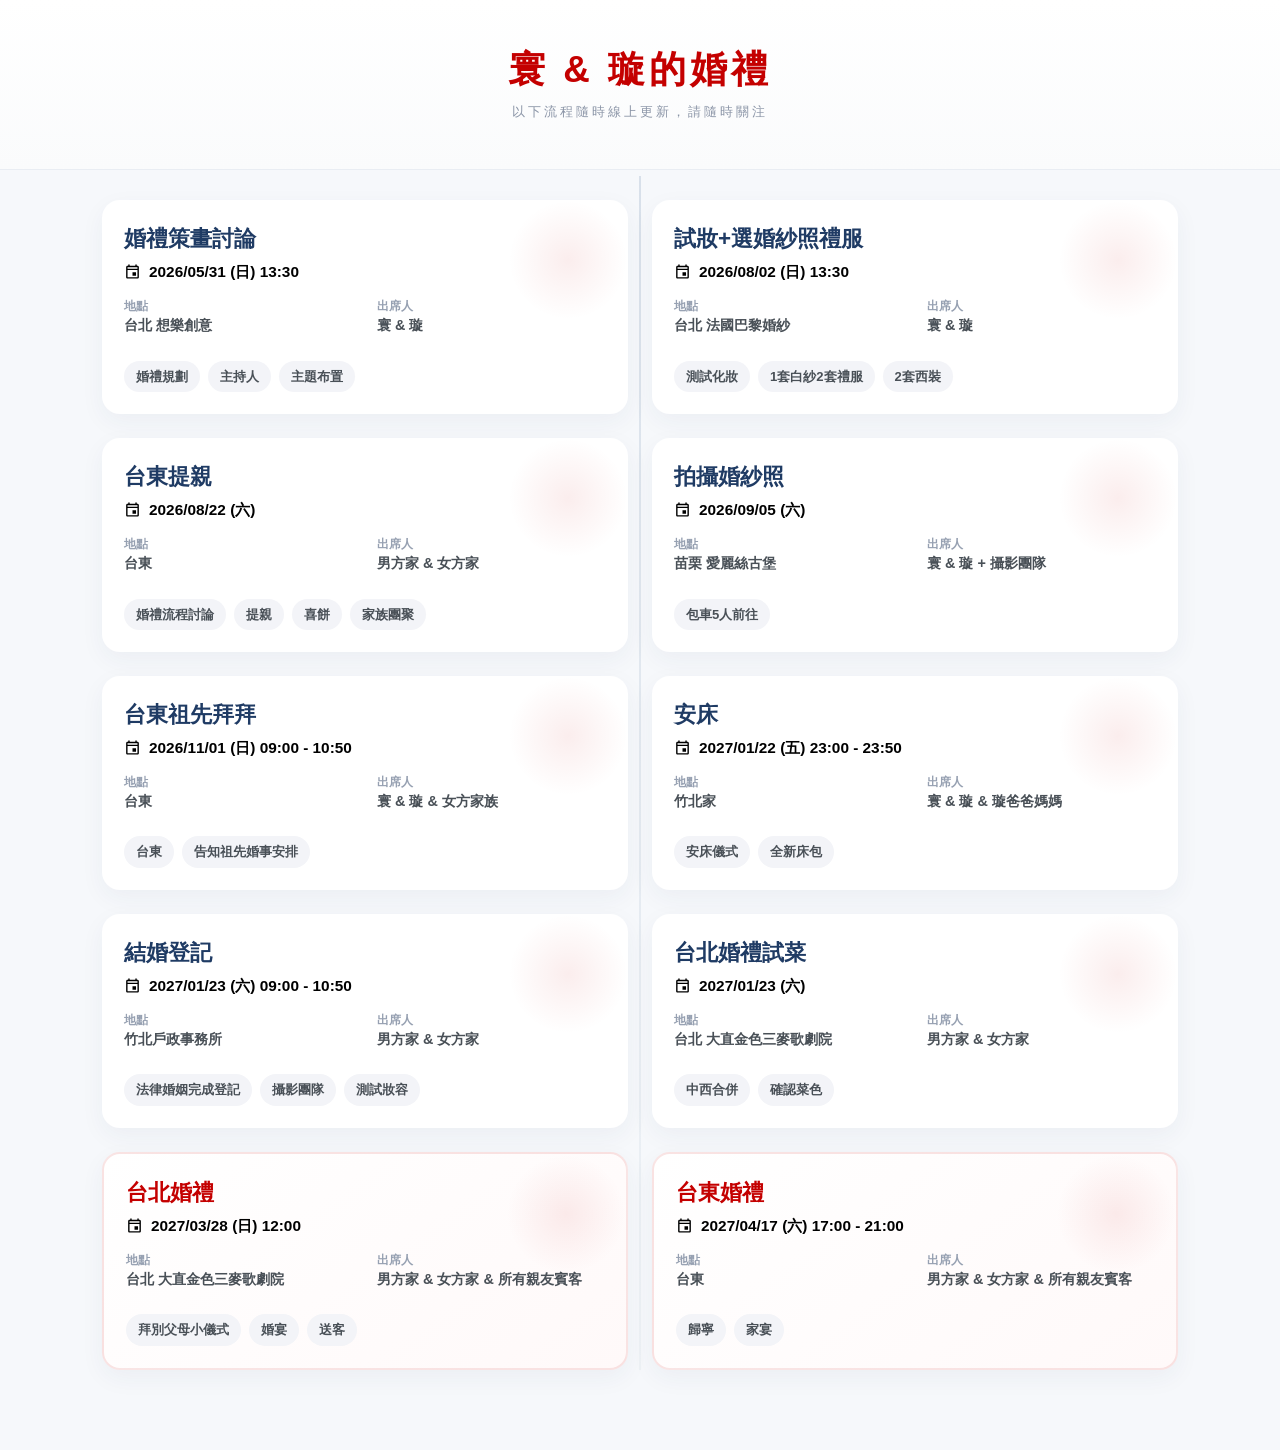
==== index.html @ 1ce19e15 "Update index.html" ====
<!DOCTYPE html>
<html lang="zh-TW">

<head>
    <meta charset="UTF-8">
    <meta name="viewport" content="width=device-width, initial-scale=1">
    <title>Wedding Project Plan</title>
    <link href="https://cdn.jsdelivr.net/npm/bootstrap@5.3.3/dist/css/bootstrap.min.css" rel="stylesheet">
    <style>
        body {
            background: #f6f8fb;
            font-family: "PingFang TC", "Microsoft JhengHei", sans-serif;
            color: #333;
            min-height: 100vh;
            padding-bottom: 32px;
            overscroll-behavior-y: contain;
            touch-action: pan-y;
        }

        html {
            min-height: 100%;
            touch-action: pan-y;
        }

        /* Header */
        .header {
            background: linear-gradient(to bottom, #ffffff, #fafbfc);
            padding: 48px 20px;
            margin-bottom: 30px;
            text-align: center;
            border-bottom: 1px solid #e9edf3;
        }

        .header h1 {
            font-size: 2.3rem;
            font-weight: 900;
            color: #c40000;
            letter-spacing: 4px;
            margin-bottom: 10px;
        }

        .subtitle {
            color: #8b95a7;
            font-size: 0.8rem;
            letter-spacing: 3px;
        }

        /* Timeline */
        .timeline {
            position: relative;
        }

        .timeline::before {
            content: "";
            position: absolute;
            top: 0;
            bottom: 0;
            left: 50%;
            width: 2px;
            background: linear-gradient(to bottom, #d8e0ea, #eef2f6);
            transform: translateX(-50%);
        }

        @media(max-width:768px) {
            .timeline::before {
                display: none;
            }
        }

        /* Cards */
        .card {
            border: none;
            border-radius: 18px;
            background: white;
            padding: 0;
            box-shadow: 0 8px 24px rgba(31, 59, 100, .05);
            transition: .25s ease;
            position: relative;
            overflow: hidden;
            cursor: default;
            animation: fadeUp .6s ease;
        }

        .card:hover {
            transform: translateY(-3px);
            box-shadow: 0 14px 30px rgba(31, 59, 100, .10);
        }

        .card-body {
            padding: 22px;
        }

        .card-body[data-bs-toggle] {
            cursor: pointer;
        }

        .summary-chips {
            display: flex;
            flex-wrap: wrap;
            gap: 8px;
            margin-top: 16px;
        }

        .chip {
            display: inline-flex;
            align-items: center;
            justify-content: center;
            padding: 6px 12px;
            border-radius: 999px;
            background: #f3f4f8;
            color: #495057;
            font-size: .82rem;
            font-weight: 700;
            white-space: nowrap;
        }

        .detail-content {
            padding: 18px 22px 22px;
            border-top: 1px solid #eef2f6;
            background: white;
            border-radius: 0 0 18px 18px;
        }

        .card::after {
            content: "";
            position: absolute;
            top: 0;
            right: 0;
            width: 120px;
            height: 120px;
            background: radial-gradient(circle, rgba(196, 0, 0, .07), transparent 70%);
        }

        .main-event {
            border: 2px solid rgba(196, 0, 0, .10);
            background: linear-gradient(145deg, #fff, #fff9f9);
        }

        .title {
            font-size: 1.4rem;
            font-weight: 900;
            color: #1f3b64;
            margin-bottom: 4px;
        }

        .title.red {
            color: #c40000;
        }

        .date {
            font-size: .96rem;
            color: #000;
            font-weight: 700;
            margin-bottom: 14px;
            display: flex;
            align-items: center;
        }

        .date::before {
            content: "";
            width: 17px;
            height: 17px;
            margin-right: 8px;
            background-image: url("data:image/svg+xml,%3Csvg xmlns='http://www.w3.org/2000/svg' fill='%23000000' viewBox='0 0 24 24'%3E%3Cpath d='M19 4h-1V2h-2v2H8V2H6v2H5c-1.11 0-1.99.9-1.99 2L3 20c0 1.1.89 2 2 2h14c1.1 0 2-.9 2-2V6c0-1.1-.9-2-2-2zm0 16H5V10h14v10zm0-12H5V6h14v2zm-7 5h5v5h-5z'/%3E%3C/svg%3E");
            background-size: contain;
            background-repeat: no-repeat;
        }

        .label {
            font-size: .75rem;
            color: #97a1b2;
            font-weight: 700;
        }

        .value {
            font-size: .9rem;
            font-weight: 700;
            color: #495057;
        }

        .info-group {
            margin-bottom: 8px;
        }

        .detail-title {
            font-size: 1rem;
            font-weight: 900;
            color: #1f3b64;
            margin-bottom: 16px;
            margin-top: 0;
        }

        .detail-section {
            margin-bottom: 18px;
            line-height: 1.8;
            color: #555;
            font-size: .92rem;
        }

        .detail-section b {
            color: #1f3b64;
        }

        .map-btn {
            display: inline-block;
            margin-top: 8px;
            background: #1f3b64;
            color: white;
            padding: 8px 14px;
            border-radius: 10px;
            text-decoration: none;
            font-size: .85rem;
            font-weight: 700;
        }

        .map-btn:hover {
            background: #162b49;
        }

        html {
            scroll-behavior: smooth;
        }

        @keyframes fadeUp {
            from {
                opacity: 0;
                transform: translateY(15px);
            }

            to {
                opacity: 1;
                transform: translateY(0);
            }
        }
    </style>
</head>

<body>
    <div class="header">
        <h1>寰 & 璇的婚禮</h1>
        <div class="subtitle">以下流程隨時線上更新，請隨時關注</div>
    </div>
    <div class="container pb-5" style="max-width:1100px;">
        <div id="timelineAccordion" class="row g-4 timeline">

            <!-- 0 -->
            <div class="col-12 col-md-6">
                <div class="card event-card">
                    <div class="card-body" data-bs-target="#detail1" aria-expanded="false">
                        <div class="title">婚禮策畫討論</div>
                        <div class="date">2026/05/31 (日) 13:30</div>
                        <div class="row">
                            <div class="col-6 info-group">
                                <div class="label">地點</div>
                                <div class="value">台北 想樂創意</div>
                            </div>
                            <div class="col-6 info-group">
                                <div class="label">出席人</div>
                                <div class="value">寰 & 璇</div>
                            </div>
                        </div>
                        <div class="summary-chips">
                            <span class="chip">婚禮規劃</span>
                            <span class="chip">主持人</span>
                            <span class="chip">主題布置</span>
                        </div>
                    </div>
                    <div class="collapse detail-content" id="detail1">
                        <div class="detail-title">詳細資訊</div>
                        <div class="detail-section">
                        </div>
                        <div class="detail-section">
                            <div class="label">婚禮策畫公司</div>
                            <div>想樂創意</div>
                        </div>
                        <div class="detail-section">
                            <div class="label">主持人 Dan</div>
                            <div class="video-container">
                                <iframe width="560" height="315" src="https://www.youtube.com/embed/C-4eb_IF6Uo"
                                    title="想樂主持人---Dan" frameborder="0"
                                    allow="accelerometer; autoplay; clipboard-write; encrypted-media; gyroscope; picture-in-picture"
                                    allowfullscreen>
                                </iframe>
                            </div>
                        </div>
                        <div class="detail-section">
                            <div class="label">策畫方案</div>
                            <div>客製婚禮企劃+主題婚禮</div>
                        </div>
                    </div>
                </div>
            </div>


            <!-- 1 -->
            <div class="col-12 col-md-6">
                <div class="card event-card">
                    <div class="card-body" data-bs-target="#detail1" aria-expanded="false">
                        <div class="title">試妝+選婚紗照禮服</div>
                        <div class="date">2026/08/02 (日) 13:30</div>
                        <div class="row">
                            <div class="col-6 info-group">
                                <div class="label">地點</div>
                                <div class="value">台北 法國巴黎婚紗</div>
                            </div>
                            <div class="col-6 info-group">
                                <div class="label">出席人</div>
                                <div class="value">寰 & 璇</div>
                            </div>
                        </div>
                        <div class="summary-chips">
                            <span class="chip">測試化妝</span>
                            <span class="chip">1套白紗2套禮服</span>
                            <span class="chip">2套西裝</span>
                        </div>
                    </div>
                    <div class="collapse detail-content" id="detail1">
                        <div class="detail-title">詳細資訊</div>
                        <div class="detail-section">
                            <div class="label">地址</div>
                            <div>臺北市中山區集英里中山北路二段116號</div>
                        </div>
                        <div class="detail-section">
                            <div class="label">需攜帶</div>
                            <div>膚色NuBra</div>
                        </div>
                        <div class="detail-section">
                            <div class="label">注意事項</div>
                            <div>確認攝影風格</div>
                        </div>
                    </div>
                </div>
            </div>

            <!-- 2 -->
            <div class="col-12 col-md-6">
                <div class="card event-card">
                    <div class="card-body" data-bs-target="#detail2" aria-expanded="false">
                        <div class="title">台東提親</div>
                        <div class="date">2026/08/22 (六)</div>
                        <div class="row">
                            <div class="col-6 info-group">
                                <div class="label">地點</div>
                                <div class="value">台東</div>
                            </div>
                            <div class="col-6 info-group">
                                <div class="label">出席人</div>
                                <div class="value">男方家 & 女方家</div>
                            </div>
                        </div>
                        <div class="summary-chips"> <span class="chip">婚禮流程討論</span> <span class="chip">提親</span> <span
                                class="chip">喜餅</span> <span class="chip">家族團聚</span> </div>
                    </div>
                    <div class="collapse detail-content" id="detail2">
                        <div class="detail-title">詳細資訊</div>
                    </div>
                </div>
            </div> <!-- 3 -->
            <div class="col-12 col-md-6">
                <div class="card event-card">
                    <div class="card-body" data-bs-target="#detail3" aria-expanded="false">
                        <div class="title">拍攝婚紗照</div>
                        <div class="date">2026/09/05 (六)</div>
                        <div class="row">
                            <div class="col-6 info-group">
                                <div class="label">地點</div>
                                <div class="value">苗栗 愛麗絲古堡</div>
                            </div>
                            <div class="col-6 info-group">
                                <div class="label">出席人</div>
                                <div class="value">寰 & 璇 + 攝影團隊</div>
                            </div>
                        </div>
                        <div class="summary-chips"> <span class="chip">包車5人前往</span> </div>
                    </div>
                    <div class="collapse detail-content" id="detail3">
                        <div class="detail-title">詳細資訊</div>
                    </div>
                </div>
            </div> <!-- 4 -->
            <div class="col-12 col-md-6">
                <div class="card event-card">
                    <div class="card-body" data-bs-target="#detail4" aria-expanded="false">
                        <div class="title">台東祖先拜拜</div>
                        <div class="date">2026/11/01 (日) 09:00 - 10:50</div>
                        <div class="row">
                            <div class="col-6 info-group">
                                <div class="label">地點</div>
                                <div class="value">台東</div>
                            </div>
                            <div class="col-6 info-group">
                                <div class="label">出席人</div>
                                <div class="value">寰 & 璇 & 女方家族</div>
                            </div>
                        </div>
                        <div class="summary-chips"> <span class="chip">台東</span> <span class="chip">告知祖先婚事安排</span>
                        </div>
                    </div>
                    <div class="collapse detail-content" id="detail4">
                        <div class="detail-title">詳細資訊</div>
                    </div>
                </div>
            </div> <!-- 5 -->
            <div class="col-12 col-md-6">
                <div class="card event-card">
                    <div class="card-body" data-bs-target="#detail5" aria-expanded="false">
                        <div class="title">安床</div>
                        <div class="date">2027/01/22 (五) 23:00 - 23:50</div>
                        <div class="row">
                            <div class="col-6 info-group">
                                <div class="label">地點</div>
                                <div class="value">竹北家</div>
                            </div>
                            <div class="col-6 info-group">
                                <div class="label">出席人</div>
                                <div class="value">寰 & 璇 & 璇爸爸媽媽</div>
                            </div>
                        </div>
                        <div class="summary-chips"> <span class="chip">安床儀式</span> <span class="chip">全新床包</span> </div>
                    </div>
                    <div class="collapse detail-content" id="detail5">
                        <div class="detail-title">詳細資訊</div>
                    </div>
                </div>
            </div> <!-- 6 -->
            <div class="col-12 col-md-6">
                <div class="card event-card">
                    <div class="card-body" data-bs-target="#detail6" aria-expanded="false">
                        <div class="title">結婚登記</div>
                        <div class="date">2027/01/23 (六) 09:00 - 10:50</div>
                        <div class="row">
                            <div class="col-6 info-group">
                                <div class="label">地點</div>
                                <div class="value">竹北戶政事務所</div>
                            </div>
                            <div class="col-6 info-group">
                                <div class="label">出席人</div>
                                <div class="value">男方家 & 女方家</div>
                            </div>
                        </div>
                        <div class="summary-chips"> <span class="chip">法律婚姻完成登記</span> <span class="chip">攝影團隊</span>
                            <span class="chip">測試妝容</span>
                        </div>
                    </div>
                    <div class="collapse detail-content" id="detail6">
                        <div class="detail-title">詳細資訊</div>
                        <div class="detail-section">
                            <div class="label">需攜帶</div>
                            <div>身分證、印章、戶口名簿</div>
                        </div>
                        <div class="detail-section">
                            <div class="label">流程</div>
                            <div>文件確認<br>簽名登記<br>拍照留念</div>
                        </div>
                    </div>
                </div>
            </div> <!-- 7 -->
            <div class="col-12 col-md-6">
                <div class="card event-card">
                    <div class="card-body" data-bs-target="#detail7" aria-expanded="false">
                        <div class="title">台北婚禮試菜</div>
                        <div class="date">2027/01/23 (六)</div>
                        <div class="row">
                            <div class="col-6 info-group">
                                <div class="label">地點</div>
                                <div class="value">台北 大直金色三麥歌劇院</div>
                            </div>
                            <div class="col-6 info-group">
                                <div class="label">出席人</div>
                                <div class="value">男方家 & 女方家</div>
                            </div>
                        </div>
                        <div class="summary-chips"> <span class="chip">中西合併</span> <span class="chip">確認菜色</span> </div>
                    </div>
                    <div class="collapse detail-content" id="detail7">
                        <div class="detail-title">詳細資訊</div>
                        <div class="detail-section">
                            <div class="label">試菜內容</div>
                            <div>主餐、甜點、酒水確認</div>
                        </div>
                        <div class="detail-section">
                            <div class="label">目的</div>
                            <div>確認婚宴最終菜單</div>
                        </div>
                    </div>
                </div>
            </div> <!-- 8 -->
            <div class="col-12 col-md-6">
                <div class="card main-event event-card">
                    <div class="card-body" data-bs-target="#detail8" aria-expanded="false">
                        <div class="title red">台北婚禮</div>
                        <div class="date">2027/03/28 (日) 12:00</div>
                        <div class="row">
                            <div class="col-6 info-group">
                                <div class="label">地點</div>
                                <div class="value">台北 大直金色三麥歌劇院</div>
                            </div>
                            <div class="col-6 info-group">
                                <div class="label">出席人</div>
                                <div class="value">男方家 & 女方家 & 所有親友賓客</div>
                            </div>
                        </div>
                        <div class="summary-chips"> <span class="chip">拜別父母小儀式</span> <span class="chip">婚宴</span> <span
                                class="chip">送客</span> </div>
                    </div>
                    <div class="collapse detail-content" id="detail8">
                        <div class="detail-title">婚禮詳細流程</div>
                        <div class="detail-section">
                            <div class="label">09:00 - 10:50</div>
                            <div>拜別父母儀式</div>
                        </div>
                        <div class="detail-section">
                            <div class="label">11:30</div>
                            <div>賓客入場</div>
                        </div>
                        <div class="detail-section">
                            <div class="label">12:00</div>
                            <div>婚宴正式開始</div>
                        </div>
                    </div>
                </div>
            </div> <!-- 9 -->
            <div class="col-12 col-md-6">
                <div class="card main-event event-card">
                    <div class="card-body" data-bs-target="#detail9" aria-expanded="false">
                        <div class="title red">台東婚禮</div>
                        <div class="date">2027/04/17 (六) 17:00 - 21:00</div>
                        <div class="row">
                            <div class="col-6 info-group">
                                <div class="label">地點</div>
                                <div class="value">台東</div>
                            </div>
                            <div class="col-6 info-group">
                                <div class="label">出席人</div>
                                <div class="value">男方家 & 女方家 & 所有親友賓客</div>
                            </div>
                        </div>
                        <div class="summary-chips"> <span class="chip">歸寧</span> <span class="chip">家宴</span> </div>
                    </div>
                    <div class="collapse detail-content" id="detail9">
                        <div class="detail-title">詳細資訊</div>
                    </div>
                </div>
            </div>
        </div>
    </div>
    <script src="https://cdn.jsdelivr.net/npm/bootstrap@5.3.3/dist/js/bootstrap.bundle.min.js"></script>
    <script> document.addEventListener('DOMContentLoaded', function () { var bodyToggles = document.querySelectorAll('.card-body[data-bs-target]'); var collapses = document.querySelectorAll('.detail-content'); function getCollapseInstance(element) { return bootstrap.Collapse.getOrCreateInstance(element, { toggle: false }); } function closeOthers(active) { collapses.forEach(function (collapseEl) { if (collapseEl !== active && collapseEl.classList.contains('show')) { getCollapseInstance(collapseEl).hide(); } }); } bodyToggles.forEach(function (toggleEl) { toggleEl.addEventListener('click', function () { var targetSelector = toggleEl.getAttribute('data-bs-target'); if (!targetSelector) return; var collapseEl = document.querySelector(targetSelector); if (!collapseEl) return; var instance = getCollapseInstance(collapseEl); if (collapseEl.classList.contains('show')) { instance.hide(); } else { closeOthers(collapseEl); instance.show(); } }); }); collapses.forEach(function (collapseEl) { collapseEl.addEventListener('shown.bs.collapse', function () { var card = collapseEl.closest('.event-card'); if (card) { card.classList.add('expanded'); } var toggleEl = document.querySelector('.card-body[data-bs-target="#' + collapseEl.id + '"]'); if (toggleEl) { toggleEl.setAttribute('aria-expanded', 'true'); } }); collapseEl.addEventListener('hidden.bs.collapse', function () { var card = collapseEl.closest('.event-card'); if (card) { card.classList.remove('expanded'); } var toggleEl = document.querySelector('.card-body[data-bs-target="#' + collapseEl.id + '"]'); if (toggleEl) { toggleEl.setAttribute('aria-expanded', 'false'); } }); }); }); </script>
</body>

</html>
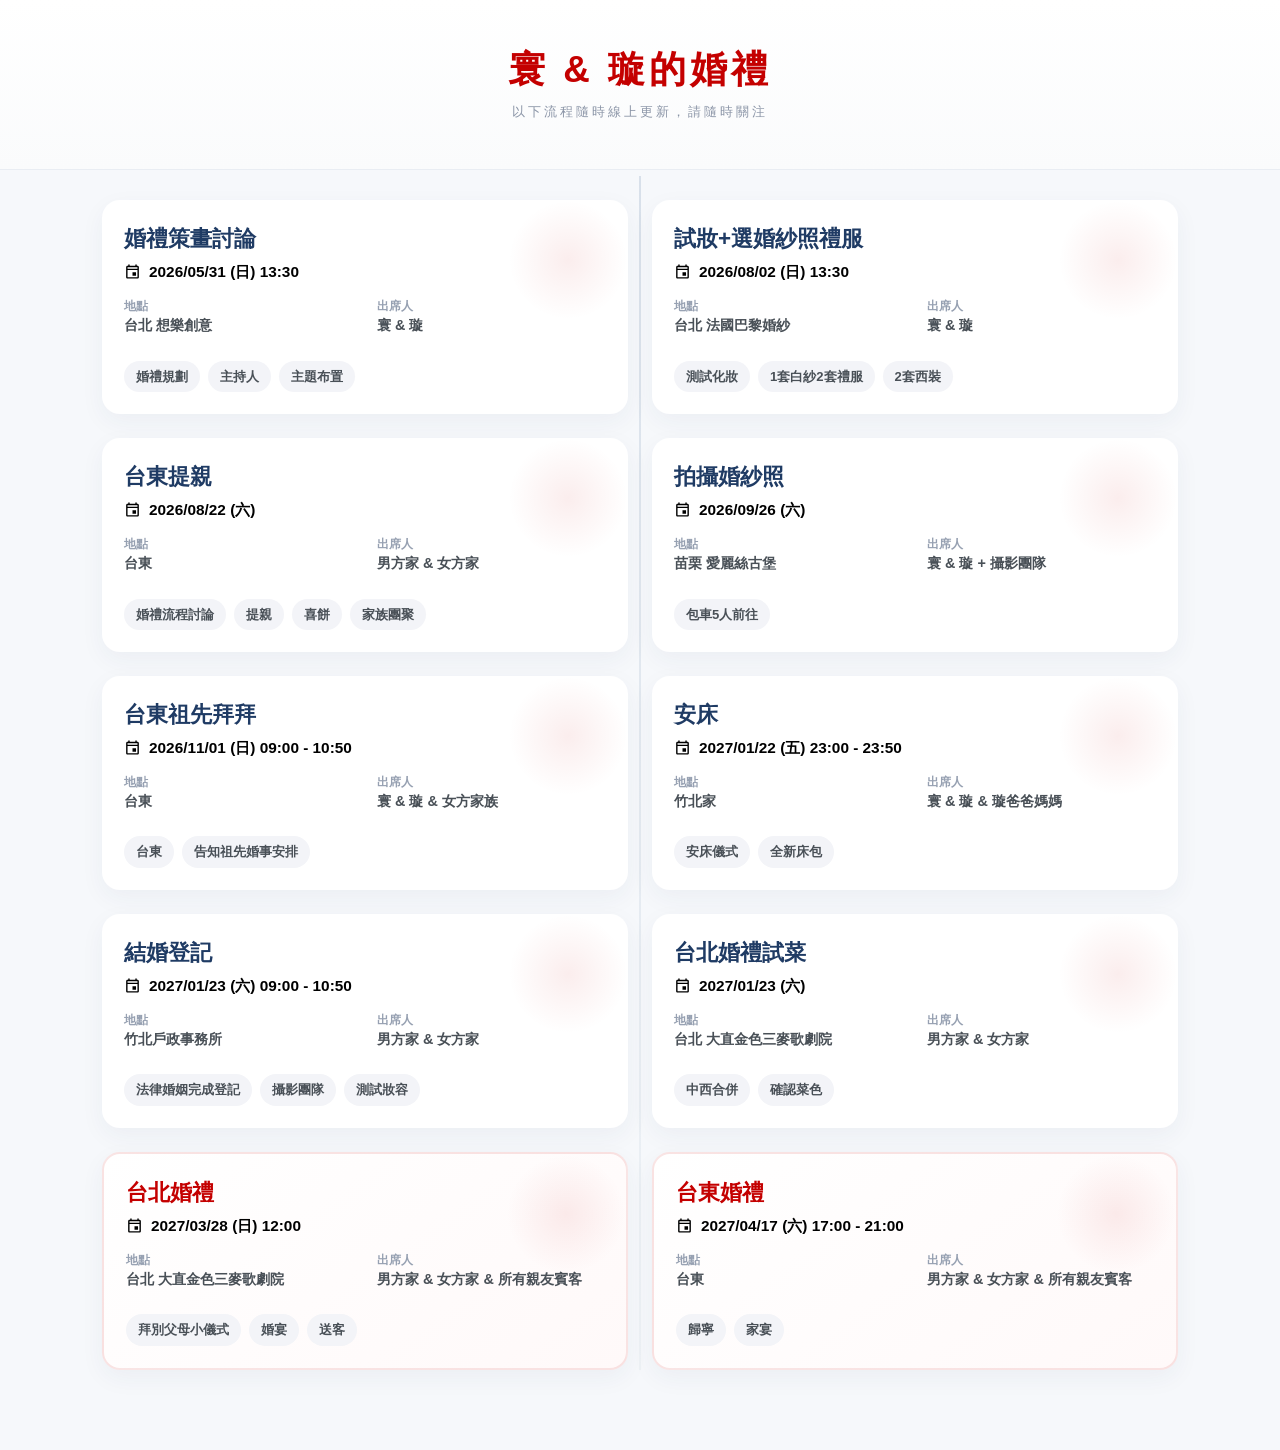
==== commit 04377540: "Update index.html" ====
--- a/index.html
+++ b/index.html
@@ -275,10 +275,8 @@
                         </div>
                         <div class="detail-section">
                             <div class="label">主持人 Dan</div>
-                            <div class="video-container">
-                                <iframe width="560" height="315" src="https://www.youtube.com/embed/C-4eb_IF6Uo"
-                                    title="想樂主持人---Dan" frameborder="0"
-                                    allow="accelerometer; autoplay; clipboard-write; encrypted-media; gyroscope; picture-in-picture"
+                            <div class="ratio ratio-16x9">
+                                <iframe src="https://www.youtube.com/embed/C-4eb_IF6Uo" title="想樂主持人---Dan"
                                     allowfullscreen>
                                 </iframe>
                             </div>
@@ -360,7 +358,7 @@
                 <div class="card event-card">
                     <div class="card-body" data-bs-target="#detail3" aria-expanded="false">
                         <div class="title">拍攝婚紗照</div>
-                        <div class="date">2026/09/05 (六)</div>
+                        <div class="date">2026/09/26 (六)</div>
                         <div class="row">
                             <div class="col-6 info-group">
                                 <div class="label">地點</div>
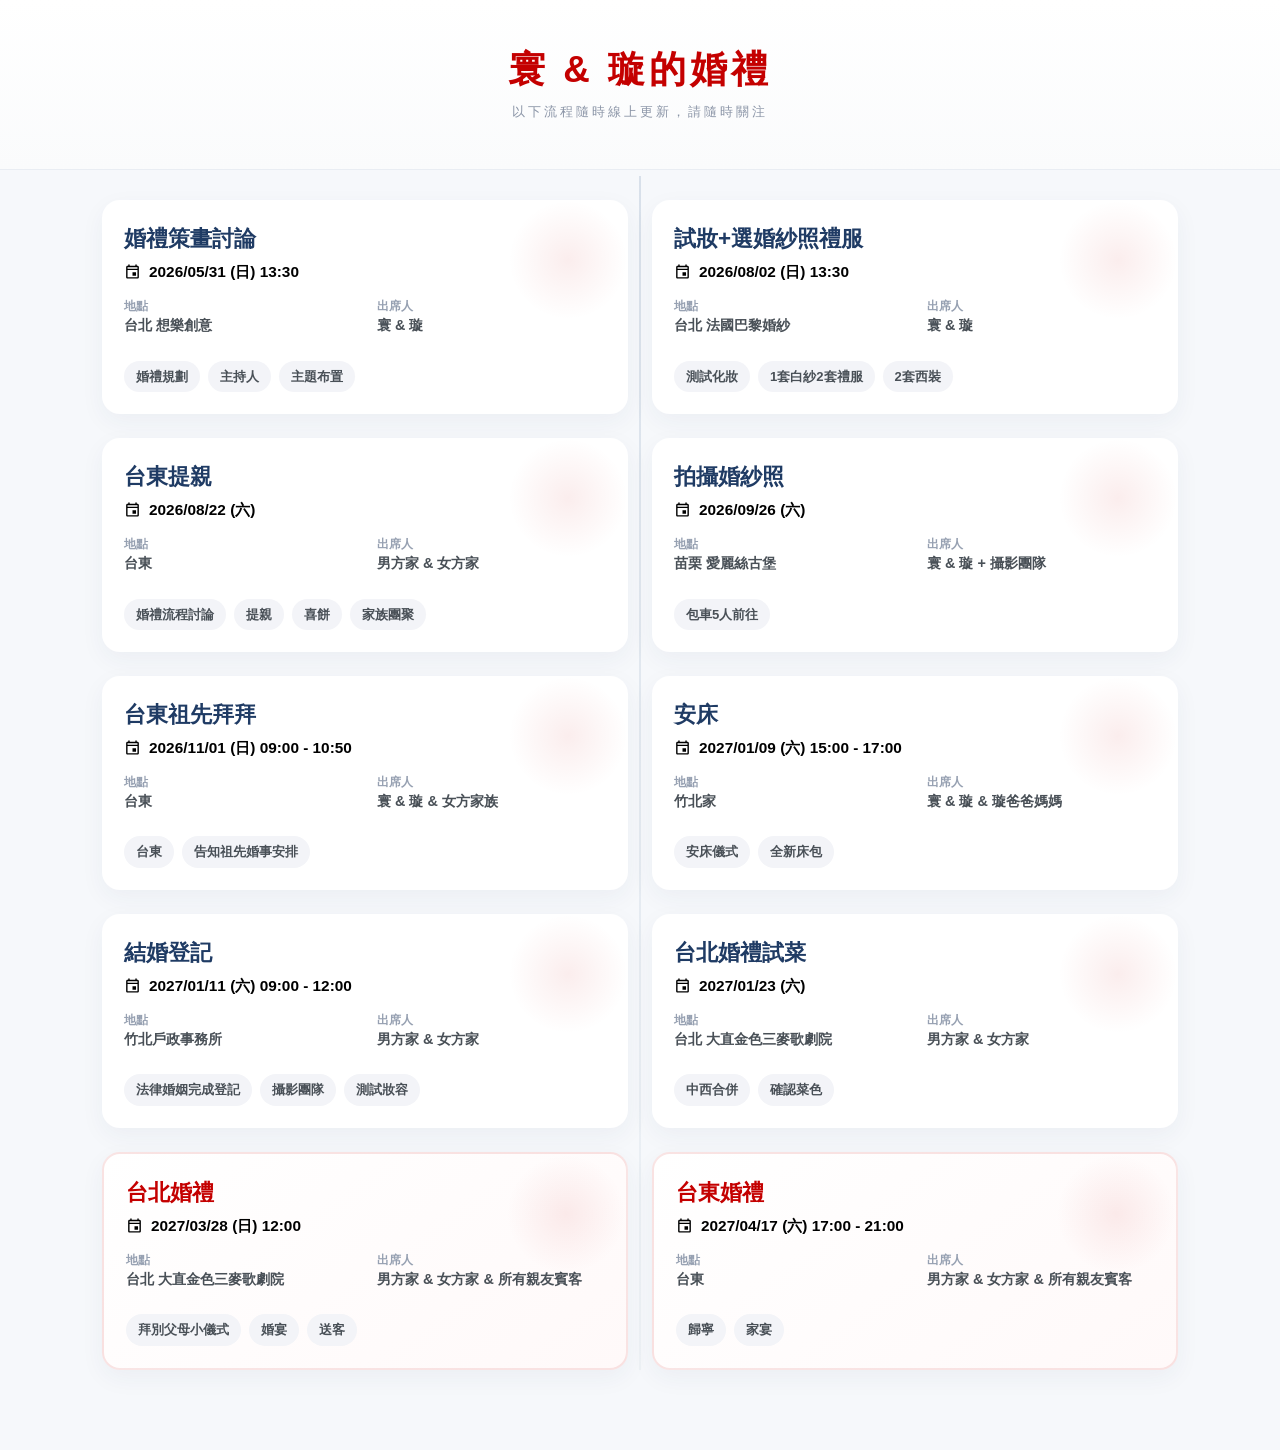
==== commit 42007339: "Update index.html" ====
--- a/index.html
+++ b/index.html
@@ -403,7 +403,7 @@
                 <div class="card event-card">
                     <div class="card-body" data-bs-target="#detail5" aria-expanded="false">
                         <div class="title">安床</div>
-                        <div class="date">2027/01/22 (五) 23:00 - 23:50</div>
+                        <div class="date">2027/01/09 (六) 15:00 - 17:00</div>
                         <div class="row">
                             <div class="col-6 info-group">
                                 <div class="label">地點</div>
@@ -425,7 +425,7 @@
                 <div class="card event-card">
                     <div class="card-body" data-bs-target="#detail6" aria-expanded="false">
                         <div class="title">結婚登記</div>
-                        <div class="date">2027/01/23 (六) 09:00 - 10:50</div>
+                        <div class="date">2027/01/11 (六) 09:00 - 12:00</div>
                         <div class="row">
                             <div class="col-6 info-group">
                                 <div class="label">地點</div>
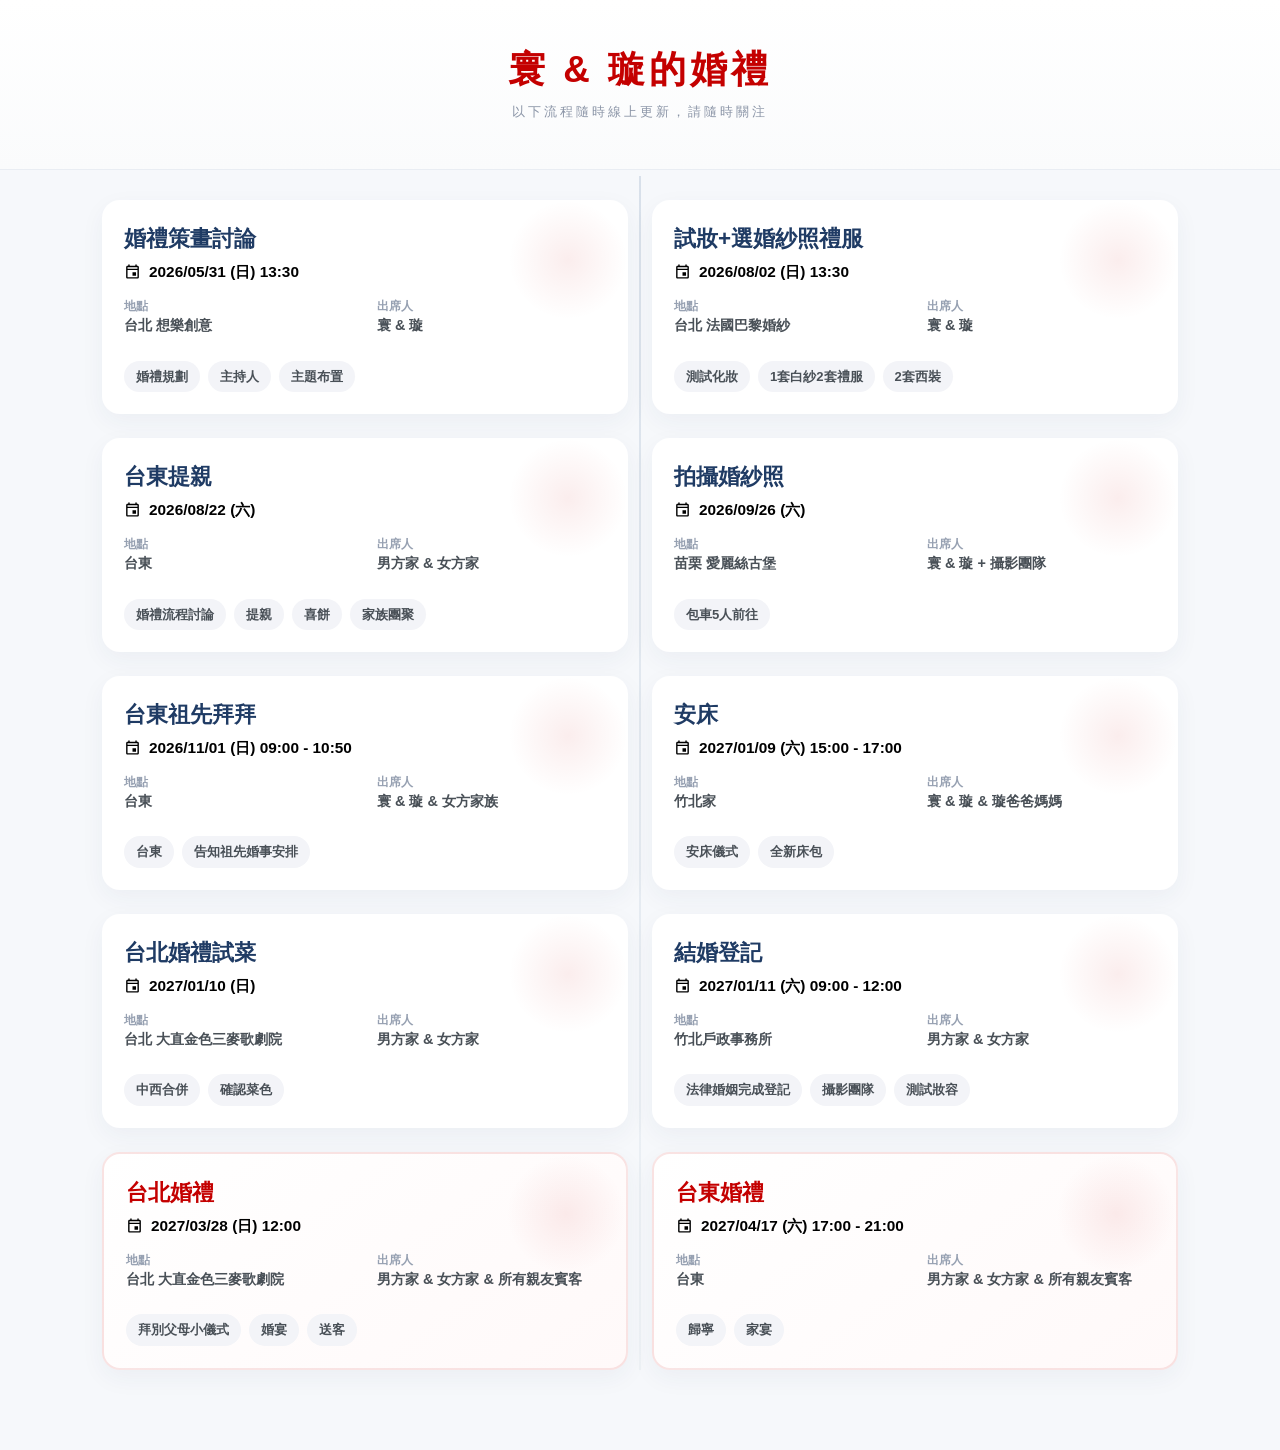
==== commit a8b6e24a: "Update print statement from 'Hello' to 'Goodbye'" ====
--- a/index.html
+++ b/index.html
@@ -420,7 +420,39 @@
                         <div class="detail-title">詳細資訊</div>
                     </div>
                 </div>
-            </div> <!-- 6 -->
+            </div>
+            
+            <div class="col-12 col-md-6">
+                <div class="card event-card">
+                    <div class="card-body" data-bs-target="#detail7" aria-expanded="false">
+                        <div class="title">台北婚禮試菜</div>
+                        <div class="date">2027/01/10 (日)</div>
+                        <div class="row">
+                            <div class="col-6 info-group">
+                                <div class="label">地點</div>
+                                <div class="value">台北 大直金色三麥歌劇院</div>
+                            </div>
+                            <div class="col-6 info-group">
+                                <div class="label">出席人</div>
+                                <div class="value">男方家 & 女方家</div>
+                            </div>
+                        </div>
+                        <div class="summary-chips"> <span class="chip">中西合併</span> <span class="chip">確認菜色</span> </div>
+                    </div>
+                    <div class="collapse detail-content" id="detail7">
+                        <div class="detail-title">詳細資訊</div>
+                        <div class="detail-section">
+                            <div class="label">試菜內容</div>
+                            <div>主餐、甜點、酒水確認</div>
+                        </div>
+                        <div class="detail-section">
+                            <div class="label">目的</div>
+                            <div>確認婚宴最終菜單</div>
+                        </div>
+                    </div>
+                </div>
+            </div>
+            
             <div class="col-12 col-md-6">
                 <div class="card event-card">
                     <div class="card-body" data-bs-target="#detail6" aria-expanded="false">
@@ -452,37 +484,8 @@
                         </div>
                     </div>
                 </div>
-            </div> <!-- 7 -->
-            <div class="col-12 col-md-6">
-                <div class="card event-card">
-                    <div class="card-body" data-bs-target="#detail7" aria-expanded="false">
-                        <div class="title">台北婚禮試菜</div>
-                        <div class="date">2027/01/23 (六)</div>
-                        <div class="row">
-                            <div class="col-6 info-group">
-                                <div class="label">地點</div>
-                                <div class="value">台北 大直金色三麥歌劇院</div>
-                            </div>
-                            <div class="col-6 info-group">
-                                <div class="label">出席人</div>
-                                <div class="value">男方家 & 女方家</div>
-                            </div>
-                        </div>
-                        <div class="summary-chips"> <span class="chip">中西合併</span> <span class="chip">確認菜色</span> </div>
-                    </div>
-                    <div class="collapse detail-content" id="detail7">
-                        <div class="detail-title">詳細資訊</div>
-                        <div class="detail-section">
-                            <div class="label">試菜內容</div>
-                            <div>主餐、甜點、酒水確認</div>
-                        </div>
-                        <div class="detail-section">
-                            <div class="label">目的</div>
-                            <div>確認婚宴最終菜單</div>
-                        </div>
-                    </div>
-                </div>
-            </div> <!-- 8 -->
+            </div> 
+            
             <div class="col-12 col-md-6">
                 <div class="card main-event event-card">
                     <div class="card-body" data-bs-target="#detail8" aria-expanded="false">
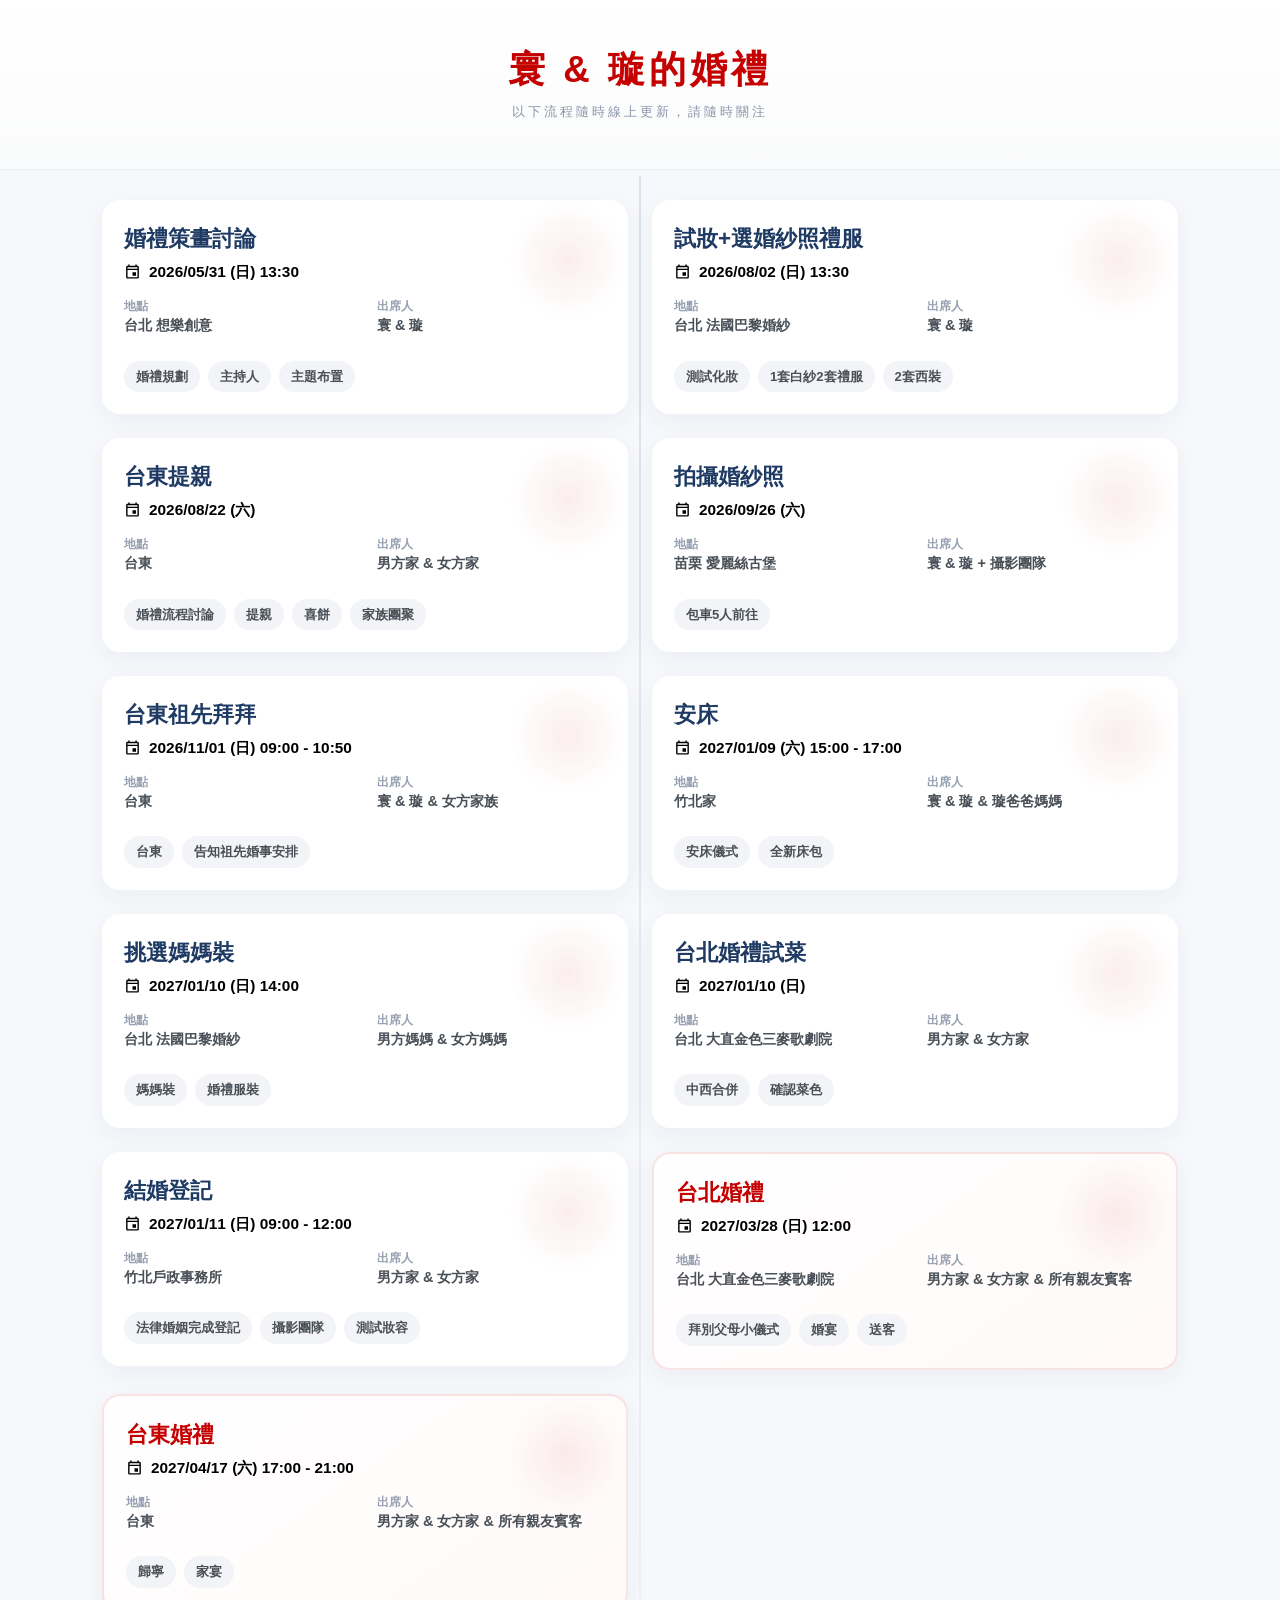
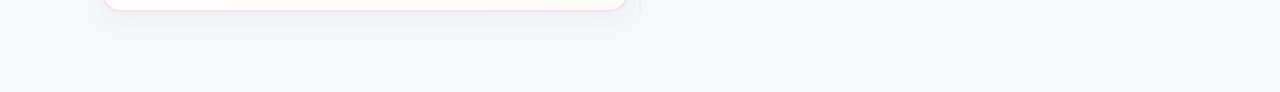
==== commit f202908f: "Update index.html" ====
--- a/index.html
+++ b/index.html
@@ -422,6 +422,29 @@
                 </div>
             </div>
             
+             <div class="col-12 col-md-6">
+                <div class="card event-card">
+                    <div class="card-body" data-bs-target="#detail7" aria-expanded="false">
+                        <div class="title">挑選媽媽裝</div>
+                        <div class="date">2027/01/10 (日) 14:00</div>
+                        <div class="row">
+                            <div class="col-6 info-group">
+                                <div class="label">地點</div>
+                                <div class="value">台北 法國巴黎婚紗</div>
+                            </div>
+                            <div class="col-6 info-group">
+                                <div class="label">出席人</div>
+                                <div class="value">男方媽媽 & 女方媽媽</div>
+                            </div>
+                        </div>
+                        <div class="summary-chips"> <span class="chip">媽媽裝</span> <span class="chip">婚禮服裝</span> </div>
+                    </div>
+                    <div class="collapse detail-content" id="detail7">
+                        <div class="detail-title">詳細資訊</div>
+                    </div>
+                </div>
+            </div>
+            
             <div class="col-12 col-md-6">
                 <div class="card event-card">
                     <div class="card-body" data-bs-target="#detail7" aria-expanded="false">
@@ -457,7 +480,7 @@
                 <div class="card event-card">
                     <div class="card-body" data-bs-target="#detail6" aria-expanded="false">
                         <div class="title">結婚登記</div>
-                        <div class="date">2027/01/11 (六) 09:00 - 12:00</div>
+                        <div class="date">2027/01/11 (日) 09:00 - 12:00</div>
                         <div class="row">
                             <div class="col-6 info-group">
                                 <div class="label">地點</div>
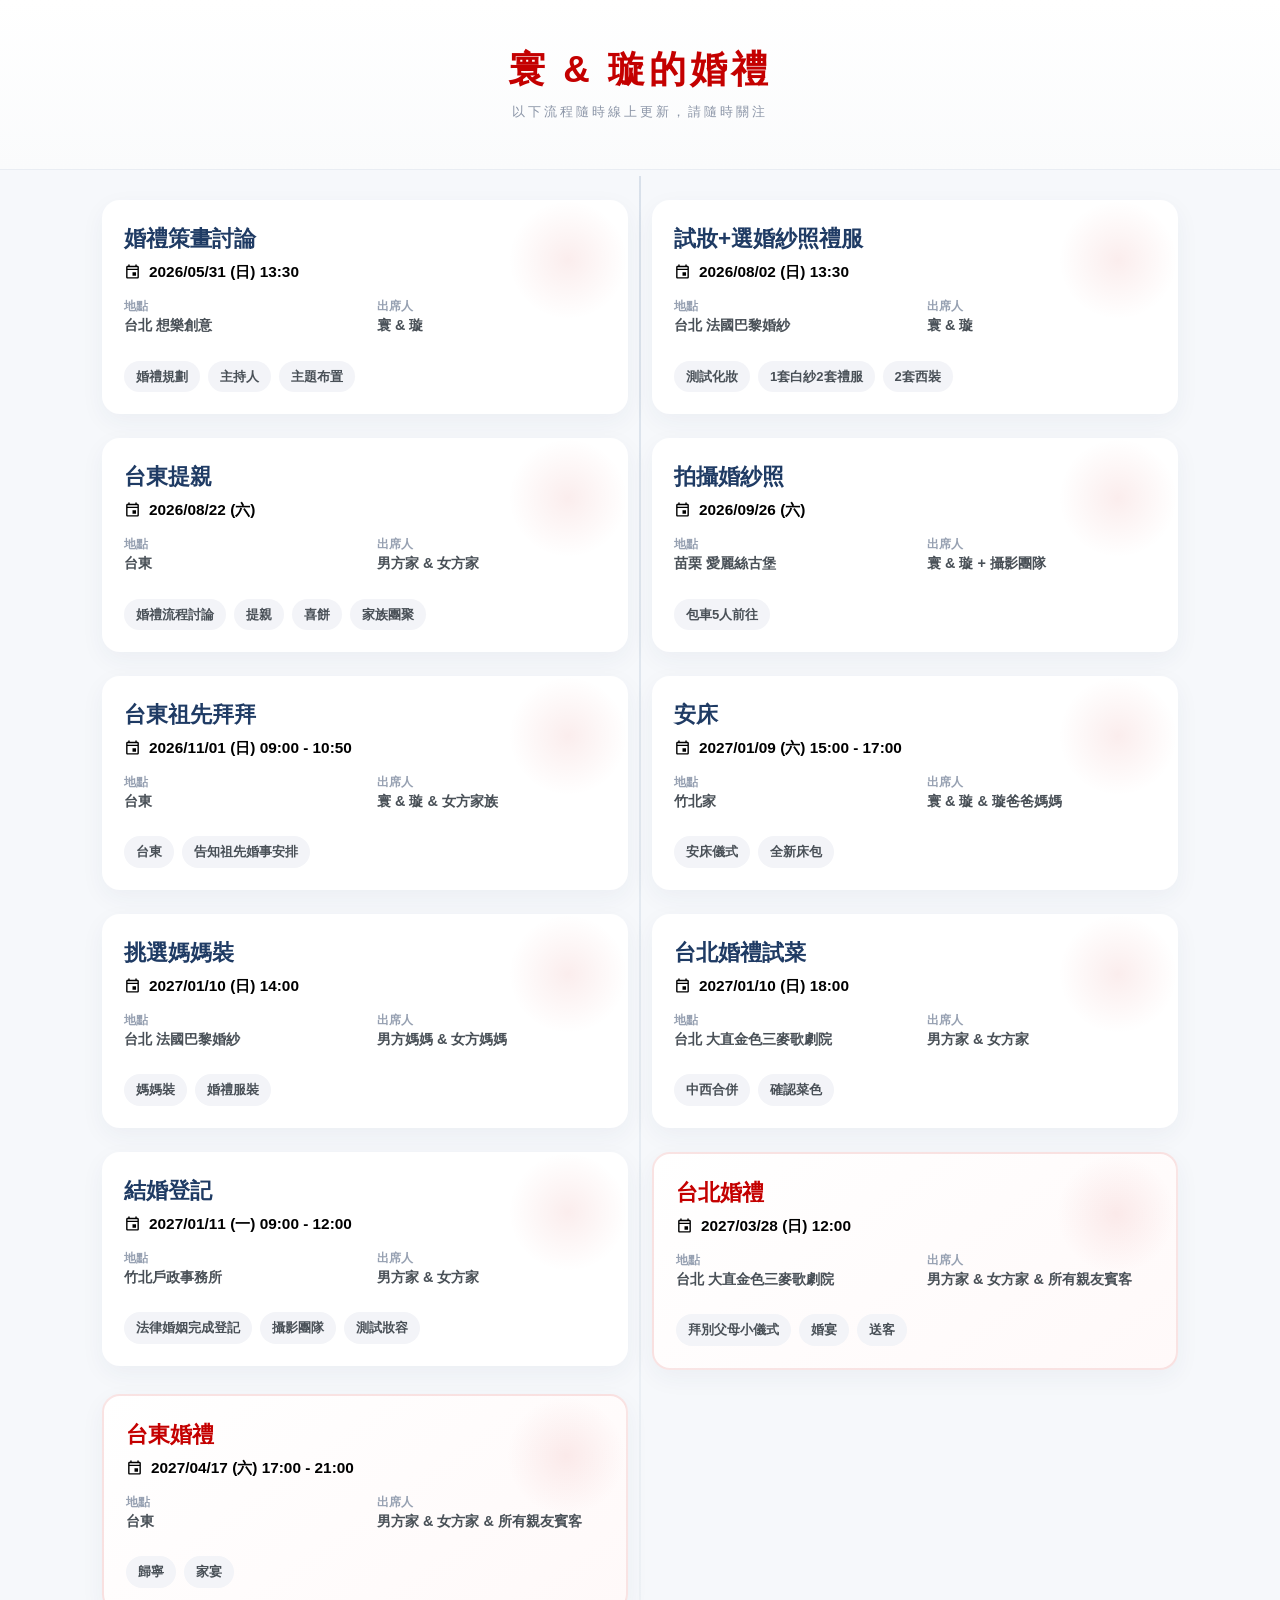
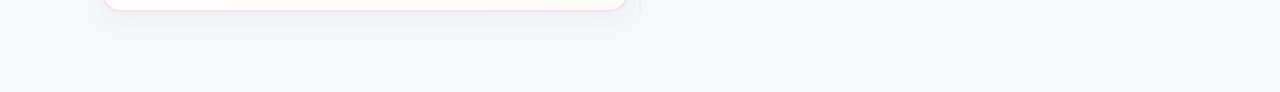
==== commit b5511dcb: "Update index.html" ====
--- a/index.html
+++ b/index.html
@@ -449,7 +449,7 @@
                 <div class="card event-card">
                     <div class="card-body" data-bs-target="#detail7" aria-expanded="false">
                         <div class="title">台北婚禮試菜</div>
-                        <div class="date">2027/01/10 (日)</div>
+                        <div class="date">2027/01/10 (日) 18:00</div>
                         <div class="row">
                             <div class="col-6 info-group">
                                 <div class="label">地點</div>
@@ -480,7 +480,7 @@
                 <div class="card event-card">
                     <div class="card-body" data-bs-target="#detail6" aria-expanded="false">
                         <div class="title">結婚登記</div>
-                        <div class="date">2027/01/11 (日) 09:00 - 12:00</div>
+                        <div class="date">2027/01/11 (一) 09:00 - 12:00</div>
                         <div class="row">
                             <div class="col-6 info-group">
                                 <div class="label">地點</div>
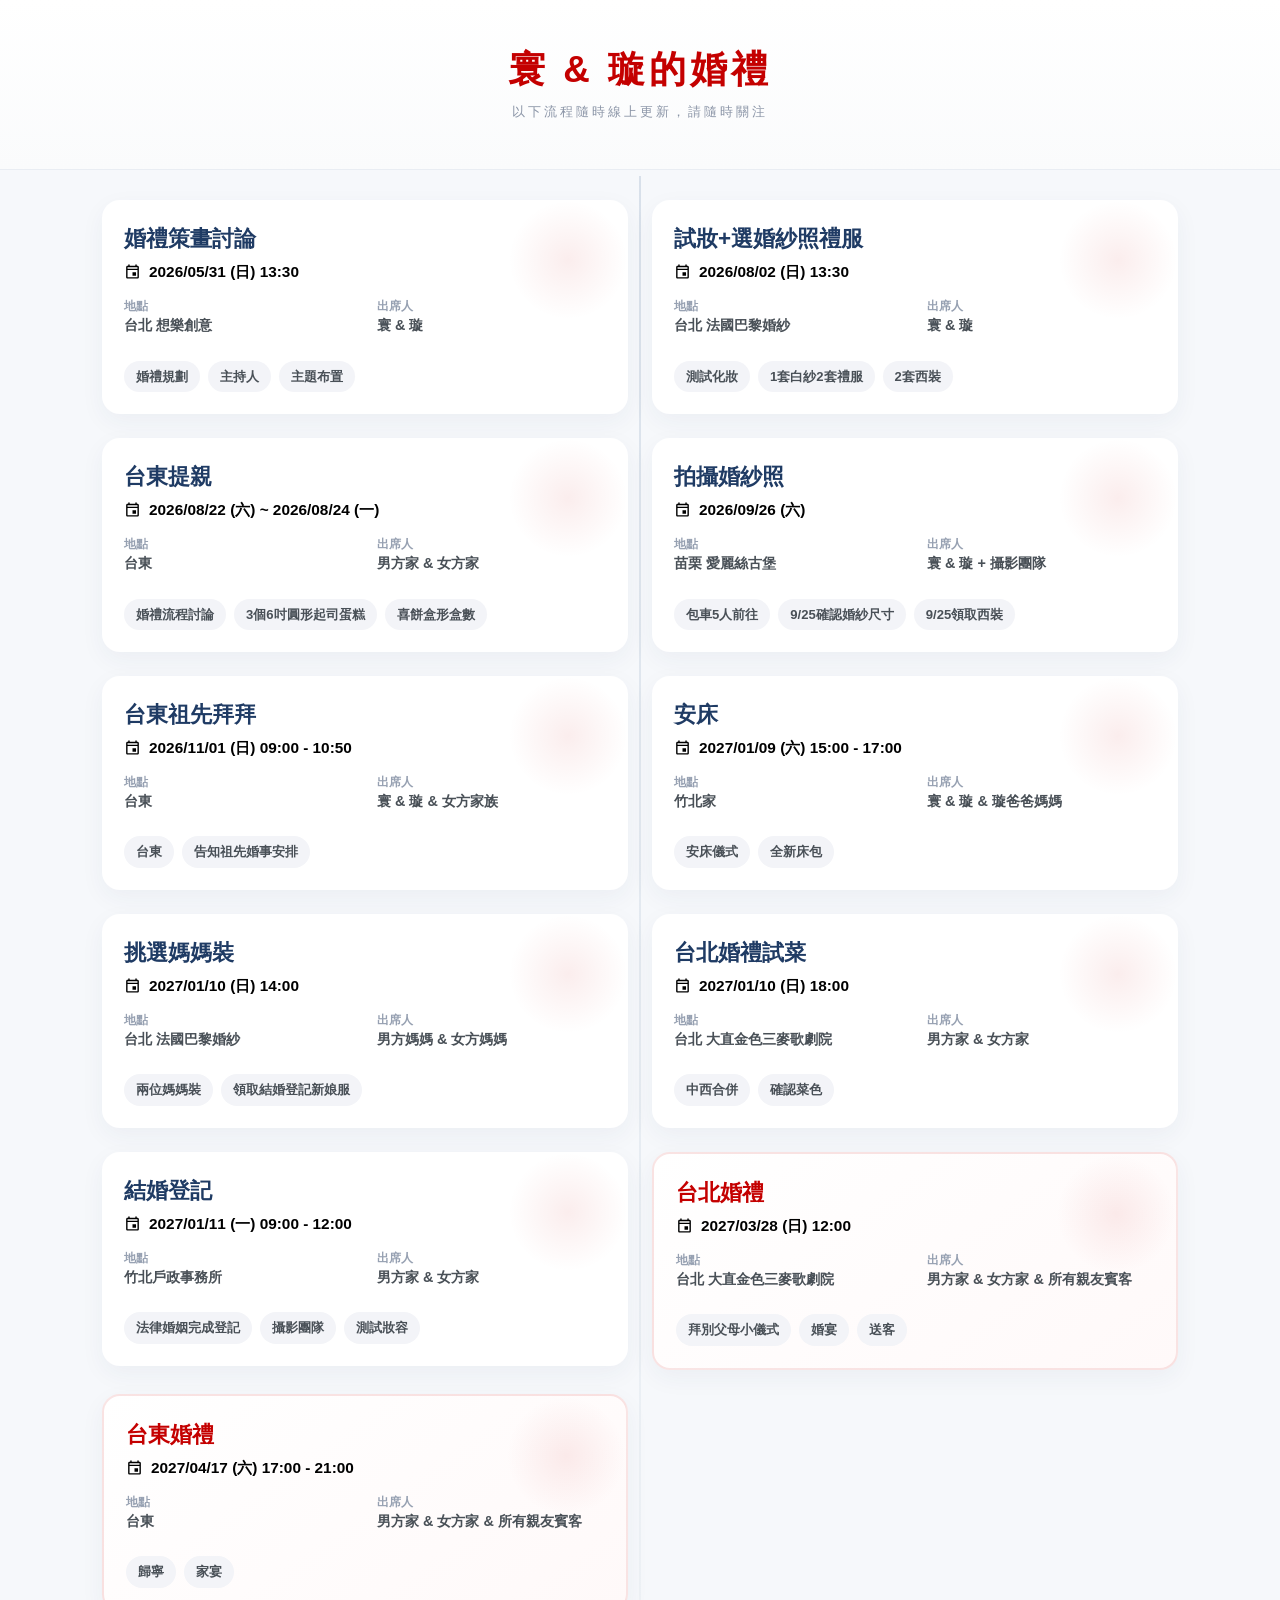
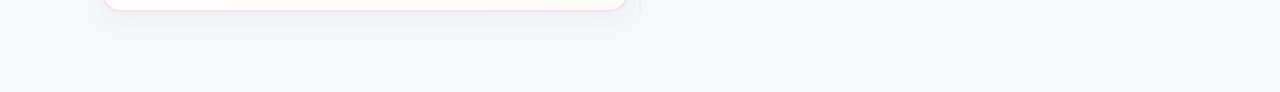
==== commit 36f97cc0: "Update index.html" ====
--- a/index.html
+++ b/index.html
@@ -335,7 +335,7 @@
                 <div class="card event-card">
                     <div class="card-body" data-bs-target="#detail2" aria-expanded="false">
                         <div class="title">台東提親</div>
-                        <div class="date">2026/08/22 (六)</div>
+                        <div class="date">2026/08/22 (六) ~ 2026/08/24 (一)</div>
                         <div class="row">
                             <div class="col-6 info-group">
                                 <div class="label">地點</div>
@@ -346,8 +346,11 @@
                                 <div class="value">男方家 & 女方家</div>
                             </div>
                         </div>
-                        <div class="summary-chips"> <span class="chip">婚禮流程討論</span> <span class="chip">提親</span> <span
-                                class="chip">喜餅</span> <span class="chip">家族團聚</span> </div>
+                        <div class="summary-chips">
+                            <span class="chip">婚禮流程討論</span>
+                            <span class="chip">3個6吋圓形起司蛋糕</span>
+                            <span class="chip">喜餅盒形盒數</span>
+                            </div>
                     </div>
                     <div class="collapse detail-content" id="detail2">
                         <div class="detail-title">詳細資訊</div>
@@ -369,7 +372,12 @@
                                 <div class="value">寰 & 璇 + 攝影團隊</div>
                             </div>
                         </div>
-                        <div class="summary-chips"> <span class="chip">包車5人前往</span> </div>
+                        <div class="summary-chips">
+                            <span class="chip">包車5人前往</span>
+                            <span class="chip">9/25確認婚紗尺寸</span>
+                            <span class="chip">9/25領取西裝</span>
+                        </div>
+
                     </div>
                     <div class="collapse detail-content" id="detail3">
                         <div class="detail-title">詳細資訊</div>
@@ -437,7 +445,8 @@
                                 <div class="value">男方媽媽 & 女方媽媽</div>
                             </div>
                         </div>
-                        <div class="summary-chips"> <span class="chip">媽媽裝</span> <span class="chip">婚禮服裝</span> </div>
+                        <div class="summary-chips"> <span class="chip">兩位媽媽裝</span>
+                            <span class="chip">領取結婚登記新娘服</span> </div>
                     </div>
                     <div class="collapse detail-content" id="detail7">
                         <div class="detail-title">詳細資訊</div>
